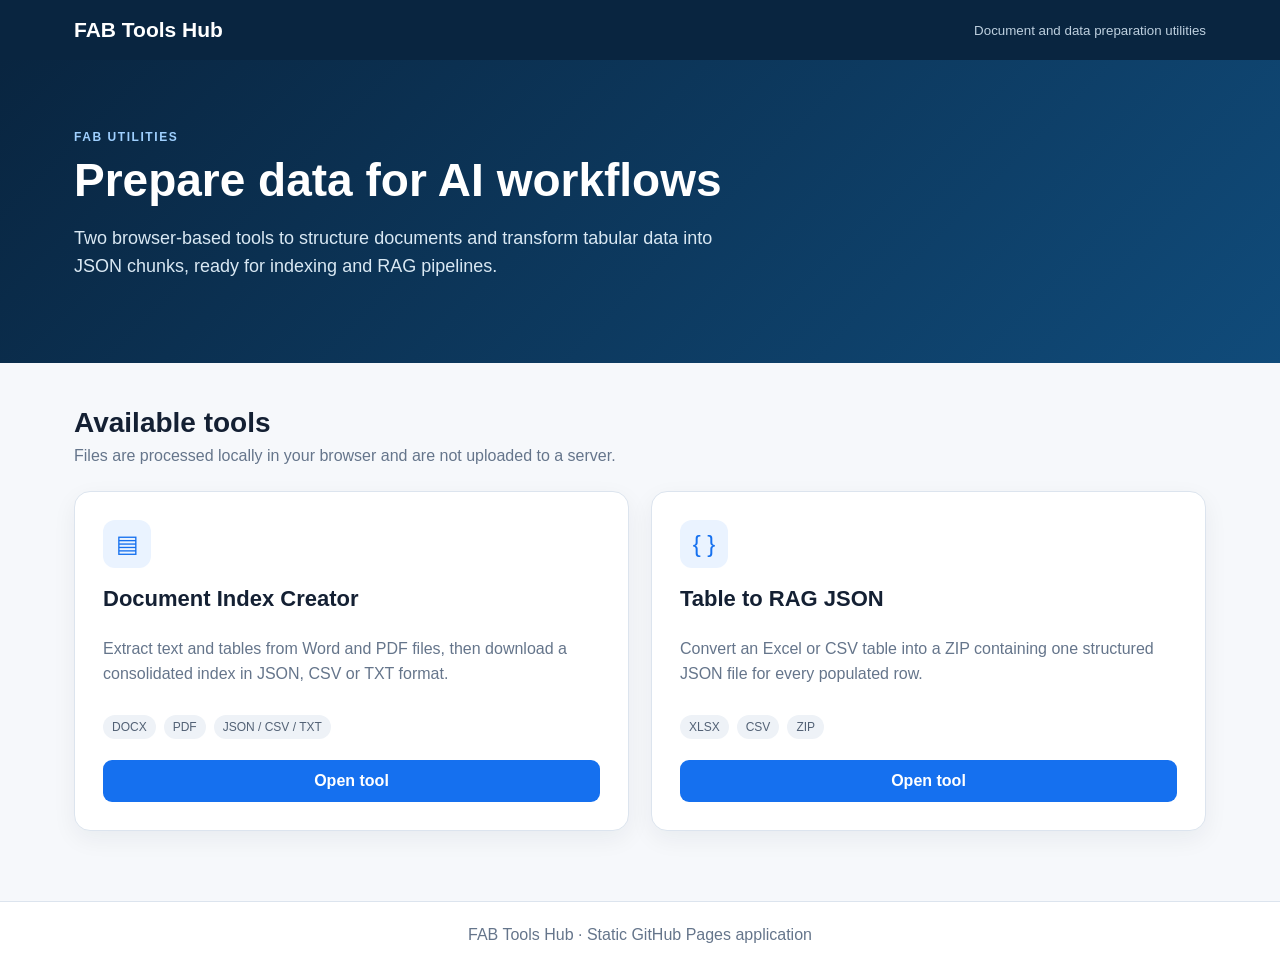
==== index.html @ 577d9285 "Add files via upload" ====
<!doctype html><html lang="it"><head><meta charset="utf-8"><meta name="viewport" content="width=device-width,initial-scale=1"><title>FAB Tools Hub</title><meta name="description" content="Utility per preparare documenti e tabelle per flussi FAB e RAG."><link rel="stylesheet" href="assets/css/style.css"></head><body><header class="topbar"><nav class="nav"><a class="brand" href="./">FAB Tools Hub</a><small>Document and data preparation utilities</small></nav></header><section class="hero"><div class="hero-inner"><div class="eyebrow">FAB utilities</div><h1>Prepare data for AI workflows</h1><p>Two browser-based tools to structure documents and transform tabular data into JSON chunks, ready for indexing and RAG pipelines.</p></div></section><main class="wrap"><h2 class="section-title">Available tools</h2><p class="section-copy">Files are processed locally in your browser and are not uploaded to a server.</p><div class="grid"><article class="card"><div class="icon">▤</div><h2>Document Index Creator</h2><p>Extract text and tables from Word and PDF files, then download a consolidated index in JSON, CSV or TXT format.</p><div class="tags"><span class="tag">DOCX</span><span class="tag">PDF</span><span class="tag">JSON / CSV / TXT</span></div><a class="btn" href="tools/document-index-creator/">Open tool</a></article><article class="card"><div class="icon">{ }</div><h2>Table to RAG JSON</h2><p>Convert an Excel or CSV table into a ZIP containing one structured JSON file for every populated row.</p><div class="tags"><span class="tag">XLSX</span><span class="tag">CSV</span><span class="tag">ZIP</span></div><a class="btn" href="tools/table-to-rag-json/">Open tool</a></article></div></main><footer>FAB Tools Hub · Static GitHub Pages application</footer></body></html>
---- assets/css/style.css ----
:root{--navy:#092540;--blue:#1570ef;--sky:#eaf3ff;--ink:#142033;--muted:#65758b;--line:#dce4ee;--ok:#147d64;--bg:#f6f8fb}*{box-sizing:border-box}body{margin:0;font-family:Inter,Segoe UI,Arial,sans-serif;color:var(--ink);background:var(--bg)}a{color:inherit}.topbar{background:var(--navy);color:#fff}.nav{max-width:1180px;margin:auto;padding:18px 24px;display:flex;align-items:center;justify-content:space-between}.brand{font-size:21px;font-weight:750;text-decoration:none}.nav small{color:#bed0df}.hero{background:linear-gradient(135deg,#092540,#104b7a);color:#fff}.hero-inner{max-width:1180px;margin:auto;padding:70px 24px 64px}.eyebrow{text-transform:uppercase;letter-spacing:.13em;font-size:12px;font-weight:700;color:#9fd0ff}.hero h1{font-size:46px;line-height:1.08;margin:12px 0}.hero p{max-width:680px;font-size:18px;line-height:1.6;color:#d9e8f3}.wrap{max-width:1180px;margin:auto;padding:44px 24px 70px}.section-title{font-size:28px;margin:0 0 8px}.section-copy{color:var(--muted);margin:0 0 26px}.grid{display:grid;grid-template-columns:repeat(2,minmax(0,1fr));gap:22px}.card{background:#fff;border:1px solid var(--line);border-radius:16px;padding:28px;box-shadow:0 8px 24px rgba(12,35,58,.06);display:flex;flex-direction:column}.icon{width:48px;height:48px;display:grid;place-items:center;border-radius:12px;background:var(--sky);color:var(--blue);font-size:24px}.card h2{font-size:22px;margin:18px 0 9px}.card p{color:var(--muted);line-height:1.55;flex:1}.tags{display:flex;gap:8px;flex-wrap:wrap;margin:12px 0 21px}.tag{font-size:12px;padding:5px 9px;border-radius:99px;background:#eef2f7;color:#526175}.btn{border:0;border-radius:9px;padding:12px 18px;font-weight:700;cursor:pointer;text-decoration:none;display:inline-flex;align-items:center;justify-content:center;background:var(--blue);color:#fff}.btn.secondary{background:#fff;color:var(--navy);border:1px solid var(--line)}.tool-head{background:#fff;border-bottom:1px solid var(--line)}.tool-head .wrap{padding-top:34px;padding-bottom:30px}.back{color:var(--blue);text-decoration:none;font-weight:650}.tool-head h1{margin:16px 0 8px;font-size:34px}.tool-head p{margin:0;color:var(--muted);max-width:800px}.panel{background:#fff;border:1px solid var(--line);border-radius:14px;padding:24px;box-shadow:0 6px 18px rgba(12,35,58,.05)}.drop{border:2px dashed #b8c5d6;border-radius:12px;padding:34px;text-align:center;background:#fafcff;transition:.2s}.drop.drag{border-color:var(--blue);background:var(--sky)}input[type=file]{max-width:100%}.form-row{display:grid;grid-template-columns:1fr 1fr;gap:16px;margin:18px 0}.field label{display:block;font-size:13px;font-weight:700;margin-bottom:7px}.field input,.field select{width:100%;padding:11px;border:1px solid #cbd6e2;border-radius:8px;background:white}.actions{display:flex;gap:10px;flex-wrap:wrap;margin-top:18px}.status{margin-top:18px;padding:13px 15px;border-radius:8px;background:#f0f4f8;color:#4d6075;display:none;white-space:pre-wrap}.status.show{display:block}.status.ok{background:#e8f6f1;color:var(--ok)}.status.err{background:#fff0f0;color:#a33030}.note{font-size:13px;color:var(--muted);line-height:1.5;margin-top:18px}.file-list{margin-top:14px;color:#526175;font-size:14px}footer{border-top:1px solid var(--line);padding:24px;text-align:center;color:var(--muted);background:#fff}@media(max-width:720px){.grid,.form-row{grid-template-columns:1fr}.hero h1{font-size:36px}.nav small{display:none}}

.storage{margin-top:28px;background:#fff;border:1px solid var(--line);border-radius:14px;padding:24px}.storage h2{margin:0 0 6px}.gh-config{margin:20px 0;border:1px solid var(--line);border-radius:10px;padding:14px}.gh-config summary{font-weight:700;cursor:pointer}.check{display:block!important;margin-top:10px;font-weight:400!important}.table-wrap{overflow:auto;margin-top:20px}table{width:100%;border-collapse:collapse;background:#fff}th,td{text-align:left;padding:12px;border-bottom:1px solid var(--line);font-size:14px}th{color:#526175;background:#f8fafc}.row-actions{display:flex;gap:12px}.link-btn{border:0;background:none;color:var(--blue);font-weight:700;cursor:pointer;padding:0}.link-btn.danger{color:#b42318}button:disabled{opacity:.5;cursor:not-allowed}
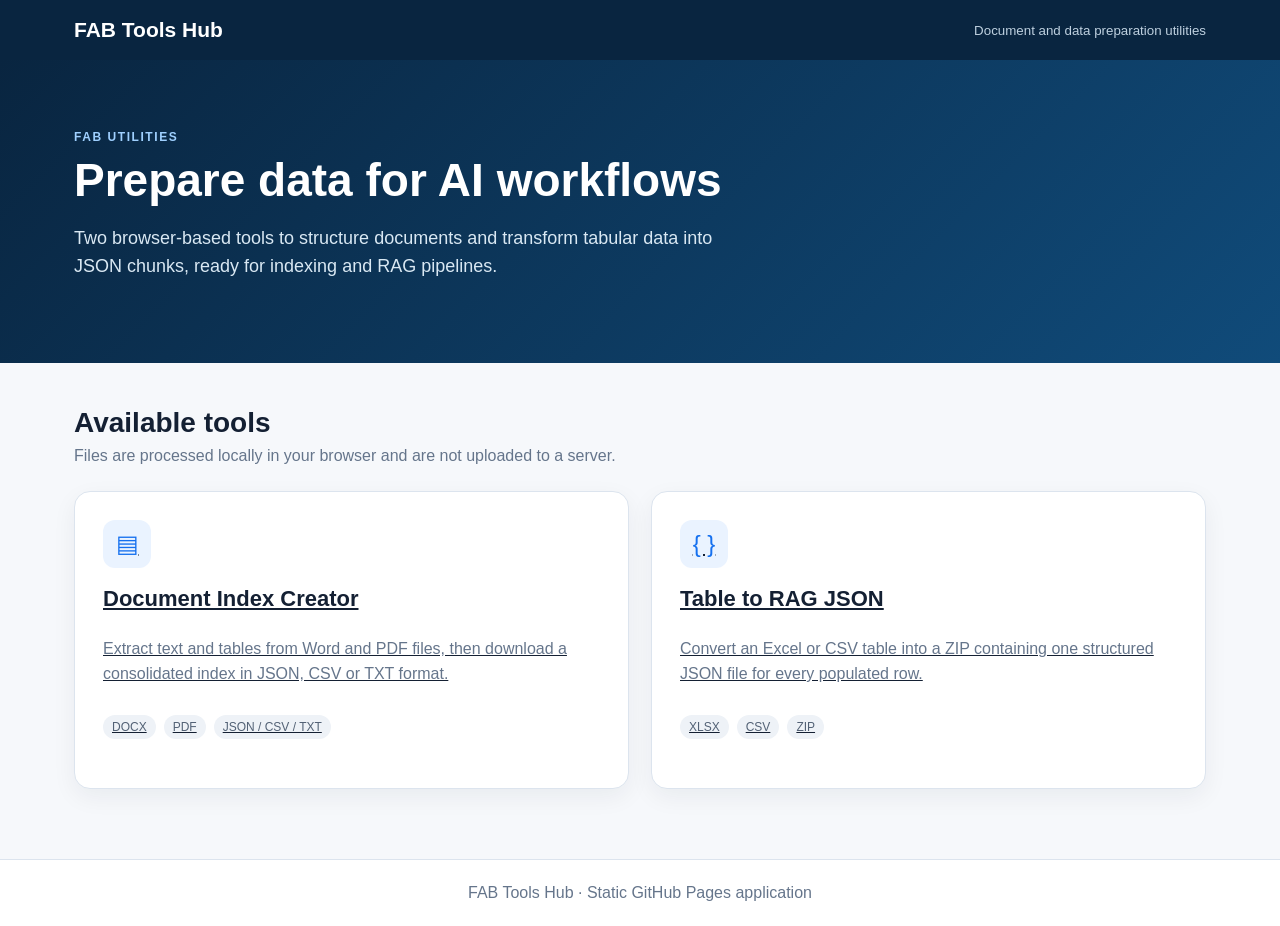
==== commit 8ad4cfa2: "Add files via upload" ====
--- a/index.html
+++ b/index.html
@@ -1 +1,61 @@
-<!doctype html><html lang="it"><head><meta charset="utf-8"><meta name="viewport" content="width=device-width,initial-scale=1"><title>FAB Tools Hub</title><meta name="description" content="Utility per preparare documenti e tabelle per flussi FAB e RAG."><link rel="stylesheet" href="assets/css/style.css"></head><body><header class="topbar"><nav class="nav"><a class="brand" href="./">FAB Tools Hub</a><small>Document and data preparation utilities</small></nav></header><section class="hero"><div class="hero-inner"><div class="eyebrow">FAB utilities</div><h1>Prepare data for AI workflows</h1><p>Two browser-based tools to structure documents and transform tabular data into JSON chunks, ready for indexing and RAG pipelines.</p></div></section><main class="wrap"><h2 class="section-title">Available tools</h2><p class="section-copy">Files are processed locally in your browser and are not uploaded to a server.</p><div class="grid"><article class="card"><div class="icon">▤</div><h2>Document Index Creator</h2><p>Extract text and tables from Word and PDF files, then download a consolidated index in JSON, CSV or TXT format.</p><div class="tags"><span class="tag">DOCX</span><span class="tag">PDF</span><span class="tag">JSON / CSV / TXT</span></div><a class="btn" href="tools/document-index-creator/">Open tool</a></article><article class="card"><div class="icon">{ }</div><h2>Table to RAG JSON</h2><p>Convert an Excel or CSV table into a ZIP containing one structured JSON file for every populated row.</p><div class="tags"><span class="tag">XLSX</span><span class="tag">CSV</span><span class="tag">ZIP</span></div><a class="btn" href="tools/table-to-rag-json/">Open tool</a></article></div></main><footer>FAB Tools Hub · Static GitHub Pages application</footer></body></html>+<!doctype html>
+<html lang="it">
+<head>
+  <meta charset="utf-8">
+  <meta name="viewport" content="width=device-width,initial-scale=1">
+  <title>FAB Tools Hub</title>
+  <meta name="description" content="Utility per preparare documenti e tabelle per flussi FAB e RAG.">
+  <link rel="stylesheet" href="assets/css/style.css">
+</head>
+<body>
+  <header class="topbar">
+    <nav class="nav">
+      <a class="brand" href="./">FAB Tools Hub</a>
+      <small>Document and data preparation utilities</small>
+    </nav>
+  </header>
+
+  <section class="hero">
+    <div class="hero-inner">
+      <div class="eyebrow">FAB utilities</div>
+      <h1>Prepare data for AI workflows</h1>
+      <p>Two browser-based tools to structure documents and transform tabular data into JSON chunks, ready for indexing and RAG pipelines.</p>
+    </div>
+  </section>
+
+  <main class="wrap">
+    <h2 class="section-title">Available tools</h2>
+    <p class="section-copy">Files are processed locally in your browser and are not uploaded to a server.</p>
+
+    <div class="grid">
+      <a class="tool-card" href="tools/document-index-creator/" aria-label="Open Document Index Creator">
+        <article class="card">
+          <div class="icon">▤</div>
+          <h2>Document Index Creator</h2>
+          <p>Extract text and tables from Word and PDF files, then download a consolidated index in JSON, CSV or TXT format.</p>
+          <div class="tags">
+            <span class="tag">DOCX</span>
+            <span class="tag">PDF</span>
+            <span class="tag">JSON / CSV / TXT</span>
+          </div>
+        </article>
+      </a>
+
+      <a class="tool-card" href="tools/table-to-rag-json/" aria-label="Open Table to RAG JSON">
+        <article class="card">
+          <div class="icon">{ }</div>
+          <h2>Table to RAG JSON</h2>
+          <p>Convert an Excel or CSV table into a ZIP containing one structured JSON file for every populated row.</p>
+          <div class="tags">
+            <span class="tag">XLSX</span>
+            <span class="tag">CSV</span>
+            <span class="tag">ZIP</span>
+          </div>
+        </article>
+      </a>
+    </div>
+  </main>
+
+  <footer>FAB Tools Hub · Static GitHub Pages application</footer>
+</body>
+</html>
